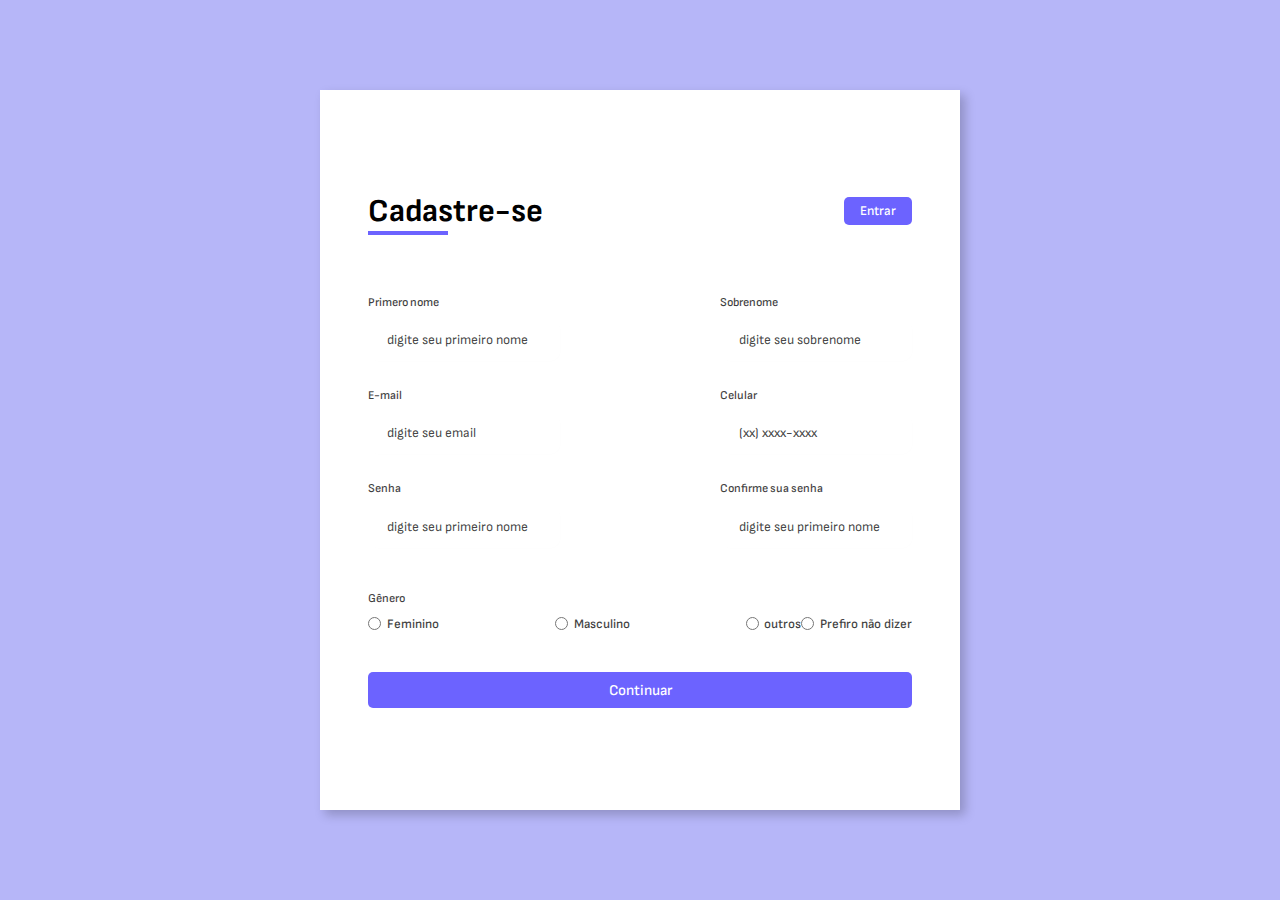
==== Pagina_Cadastro_Responsiva/index.html @ 84ecf6c7 "Projeto tela de cadastro responsivo" ====
<!DOCTYPE html>
<html lang="pt-br">
<head>
    <meta charset="UTF-8">
    <meta http-equiv="X-UA-Compatible" content="IE=edge">
    <meta name="viewport" content="width=device-width, initial-scale=1.0">
    <link rel="stylesheet" href="style.css">
    <title>Página de cadastro responsiva</title>
</head>
<body>
    <div class="container">
        
        <div class="form-image">
            <img src="Img/undraw_online_test_re_kyfx.svg" alt="Imagem principal">
        </div>
        
        <div class="form">
            
            <form action="#">
                
                <div class="form-header">
                    
                    <div class="title">
                        <h1>Cadastre-se</h1>
                    </div>
                    
                    <div class="login-btn">
                        <button><a href="#">Entrar</a></button>
                    </div>
                
                </div>
                
                <div class="input-group">
                    
                    <div class="input-box">
                        <label for="firstname">Primero nome</label>
                        <input id="firstname" type="text" name="firstname" placeholder="digite seu primeiro nome" required>
                    </div>

                    <div class="input-box">
                        <label for="lastname">Sobrenome</label>
                        <input id="lastname" type="text" name="lastname" placeholder="digite seu sobrenome" required>
                    </div>

                    <div class="input-box">
                        <label for="email">E-mail</label>
                        <input id="email" type="email" name="email" placeholder="digite seu email" required>
                    </div>

                    <div class="input-box">
                        <label for="tel">Celular</label>
                        <input id="tel" type="tel" name="tel" placeholder="(xx) xxxx-xxxx" required>
                    </div>

                    <div class="input-box">
                        <label for="password">Senha</label>
                        <input id="password" type="password" name="password" placeholder="digite seu primeiro nome" required>
                    </div>

                    <div class="input-box">
                        <label for="password">Confirme sua senha</label>
                        <input id="password" type="password" name="confirmpassword" placeholder="digite seu primeiro nome" required>
                    </div>
                
                </div>

                <div class="gender-inputs">

                    <div class="gender-title">
                        <h6>Gênero</h6>
                    </div>
                    
                    <div class="gender-group">
                        
                        <div class="gender-input">
                            <input type="radio" id="female" name="gender">
                            <label for="female">Feminino</label>
                        </div>

                        <div class="gender-input">
                            <input type="radio" id="male" name="gender">
                            <label for="male">Masculino</label>
                        </div>

                        <div class="gender-input">
                            <input type="radio" id="others" name="gender">
                            <label for="outros">outros</label>

                            <div class="gender-input">
                                <input type="radio" id="none" name="gender">
                                <label for="none">Prefiro não dizer</label>
                            </div>
                        </div>
                    </div>
                    
                    <div class="continue-btn">
                        <button> <a href="#">Continuar</a></button>
                    </div>
                </div>
            
            </form>
        
        </div>
    
    </div>
</body>
</html>
---- Pagina_Cadastro_Responsiva/style.css ----
@import url('https://fonts.googleapis.com/css2?family=Kaushan+Script&family=Sofia+Sans:wght@100;300;400;700&family=Work+Sans&display=swap');
* {
    padding: 0;
    margin: 0;
    box-sizing: border-box;
    font-family: 'Sofia Sans', sans-serif;
}

body {
    width: 100%;
    height: 100vh;
    display: flex;
    justify-content: center;
    align-items: center;
    background: #0c0ce94d;
}

.container {
    width: 80%;
    height: 80vh;
    display: flex;
    box-shadow: 5px 5px 10px rgba(0, 0, 0, 0.212);
}

.form-image {
    width: 50%;
    display: flex;
    justify-content: center;
    align-items: center;
    background-color: #fde3a7d7;
    padding: 1rem;
}

.form-image img {
    width: 31rem;
}

.form {
    width: 50%;
    display: flex;
    flex-direction: column;
    justify-content: center;
    align-items: center;
    background-color: white;
    padding: 3rem;
}

.form-header {
    margin-bottom: 3rem;
    display: flex;
    justify-content: space-between;
}

.login-btn {
    display: flex;
    align-items: center;
}

.login-btn button {
    border: none;
    background-color: #6c63ff;
    padding: 0.4rem 1rem;
    border-radius: 5px;
    cursor: pointer;
}

.login-btn button:hover {
    background-color: #6b63fff1;
}

.login-btn button a {
   text-decoration: none;
   font-weight: 500;
   color: white; 
}

.form-header h1::after{
    content: '';
    display: block;
    width: 5rem;
    height: 0.3rem;
    background-color: #6c63ff;
    margin: 0 auto;
    position: absolute;
    border: 2px;
}

.input-group{
    display: flex;
    flex-wrap: wrap;
    justify-content: space-between;
    padding: 1rem 0;
}

.input-box {
    display: flex;
    flex-direction: column;
    margin-bottom: 1.1rem;
}

.input-box input {
    margin: 0.6rem 0;
    padding: 0.8rem 1.2rem;
    border: none;
    border-radius: 10px;
    box-shadow: 1px 1px 6px rgba(0, 0, 0, 0.006);
}

.input-box input:hover{
    background-color: #eeeeee75;
}

.input-box input:focus-visible {
    outline: 1px solid #6c63ff;
}

.input-box label, .gender-title h6{
    font-size: 0.75rem;
    font-weight: 600;
    color: #000000c0;
}

.input-box input::placeholder {
    color: #000000be;
}

.gender-group {
    display: flex;
    justify-content: space-between;
    margin-top: 0.62rem;
    padding: 0 0.5 rem;
}

.gender-input {
    display: flex;
    align-items: center;
}

.gender-input input {
    margin-right: 0.35rem;
}

.gender-input label {
    font-size: 0.81rem;
    font-weight: 600;
    color: #000000c0;
}

.continue-btn button {
    width: 100%;
    margin-top: 2.5rem;
    border: none;
    background-color: #6c63ff;
    padding: 0.62rem;
    border-radius: 5px;
    cursor: pointer;
}

.continue-btn button:hover {
    background-color: #6b63fff1;
}

.continue-btn button a {
    text-decoration: none;
    font-size: 0.93rem;
    font-weight: 500;
    color: white;
}

@media screen and (max-width: 1330px) {
        .form-image {
            display: none;
        }

        .container {
            width: 50%;
        }

        .form {
            width: 100%;
        }
}

@media screen and (max-width: 1064px) {
    .container{
        width: 90%;
        height: auto;
    }
    
    .input-group {
        flex-direction: column;
        overflow-y: scroll;
        flex-wrap: nowrap;
        max-height: 10rem;
        padding-right: 5rem;
    }

    .gender-inputs {
        margin-top: 2rem;
    }

    .gender-group {
        flex-direction: column;
    }

    .gender-input {
        margin-top: 0.5rem;
    }
}
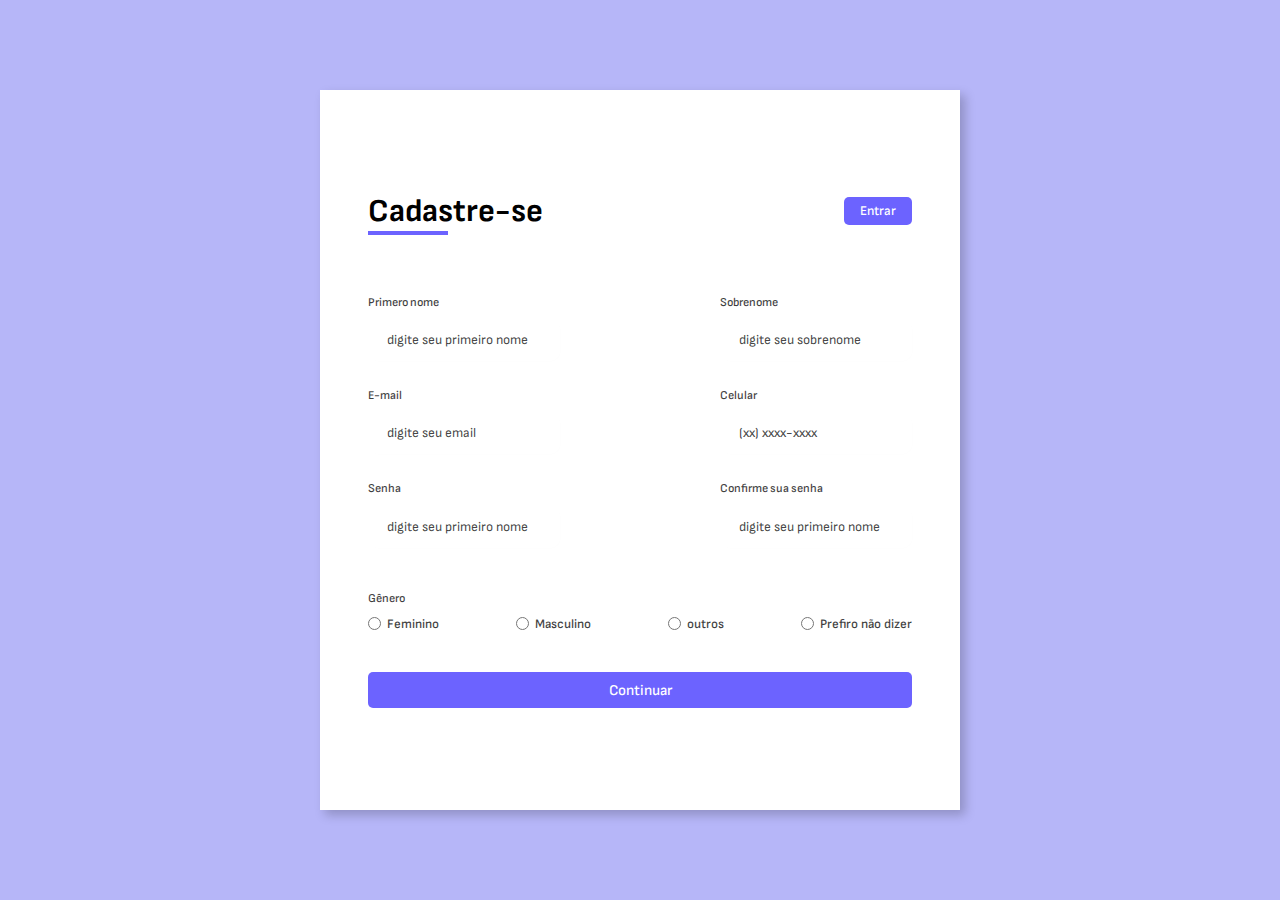
==== commit 4e289b88: "erro do gênero corrigido" ====
--- a/Pagina_Cadastro_Responsiva/index.html
+++ b/Pagina_Cadastro_Responsiva/index.html
@@ -85,12 +85,13 @@
                         <div class="gender-input">
                             <input type="radio" id="others" name="gender">
                             <label for="outros">outros</label>
+                        </div>
 
-                            <div class="gender-input">
-                                <input type="radio" id="none" name="gender">
-                                <label for="none">Prefiro não dizer</label>
-                            </div>
+                        <div class="gender-input">
+                            <input type="radio" id="none" name="gender">
+                            <label for="none">Prefiro não dizer</label>
                         </div>
+                    
                     </div>
                     
                     <div class="continue-btn">
--- a/Pagina_Cadastro_Responsiva/style.css
+++ b/Pagina_Cadastro_Responsiva/style.css
@@ -203,6 +203,10 @@
         flex-direction: column;
     }
 
+    .gender-title h6{
+        margin: 0;
+    }
+
     .gender-input {
         margin-top: 0.5rem;
     }
